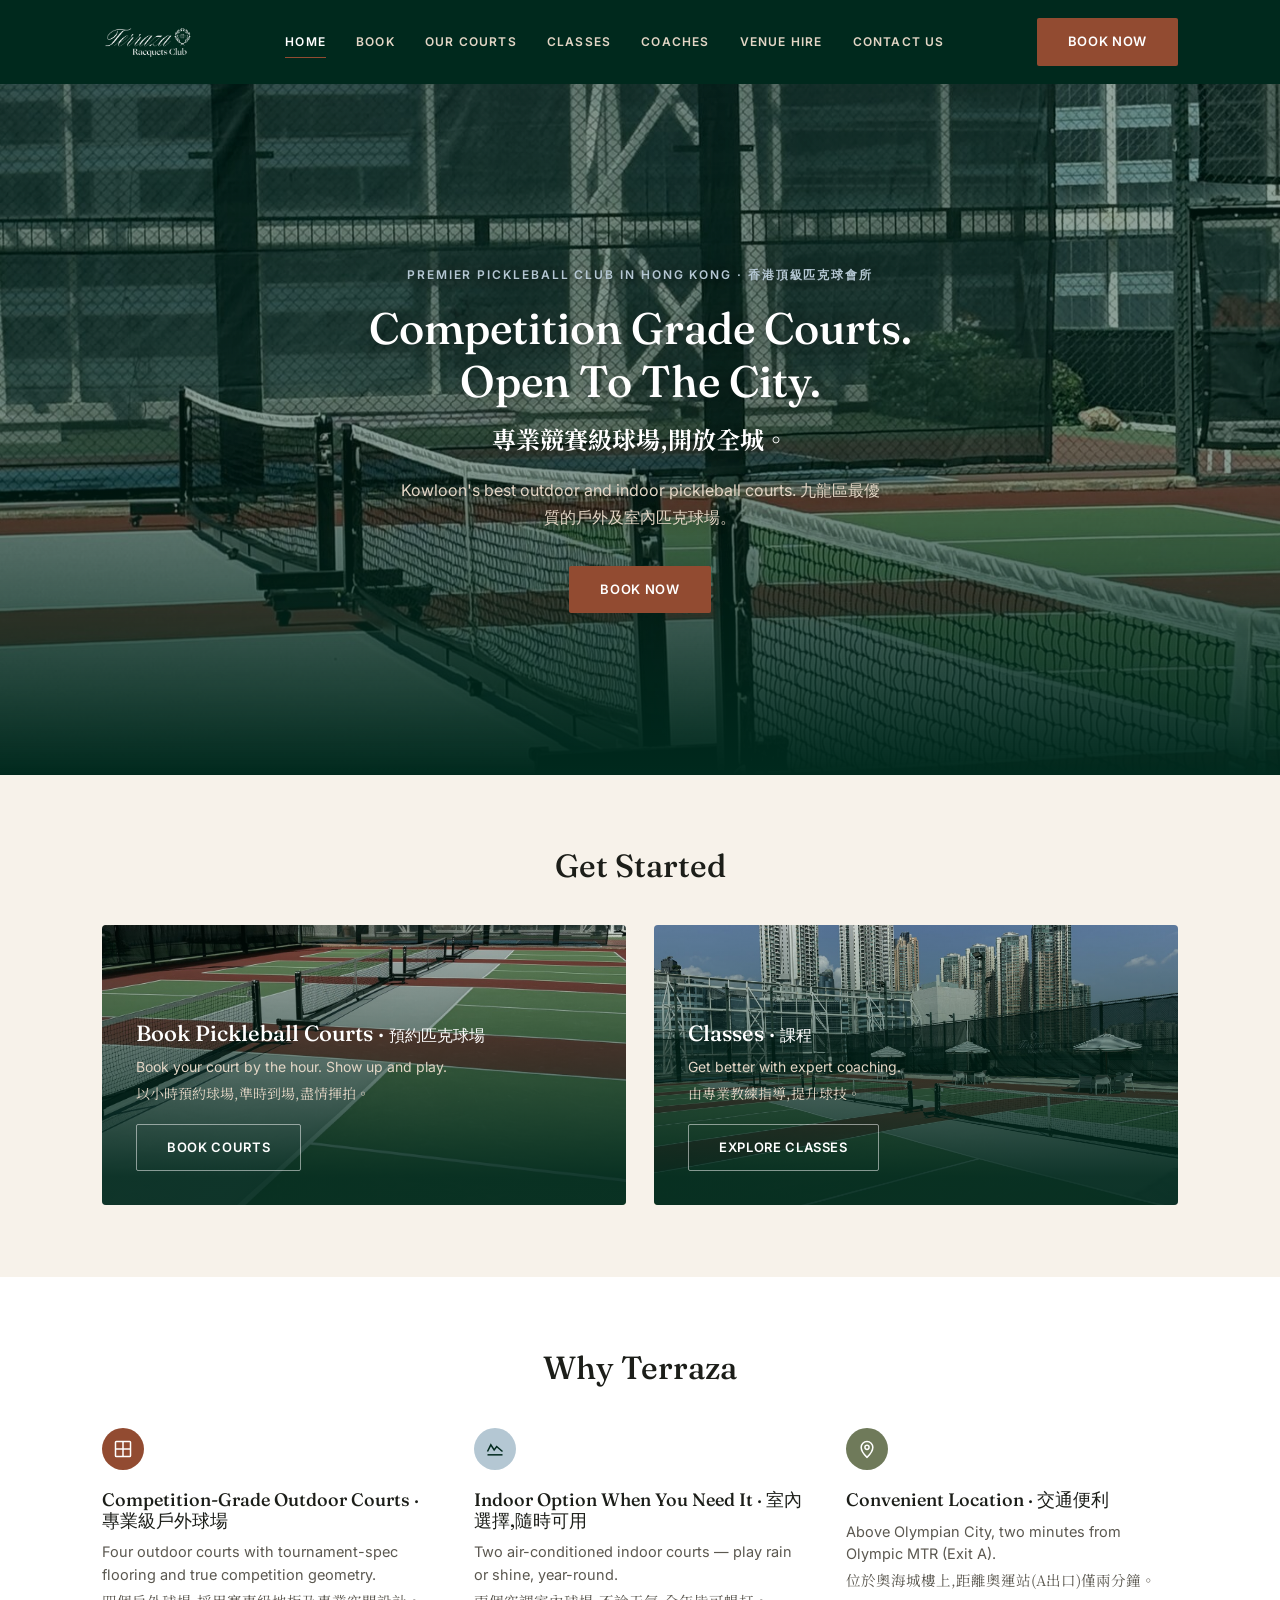
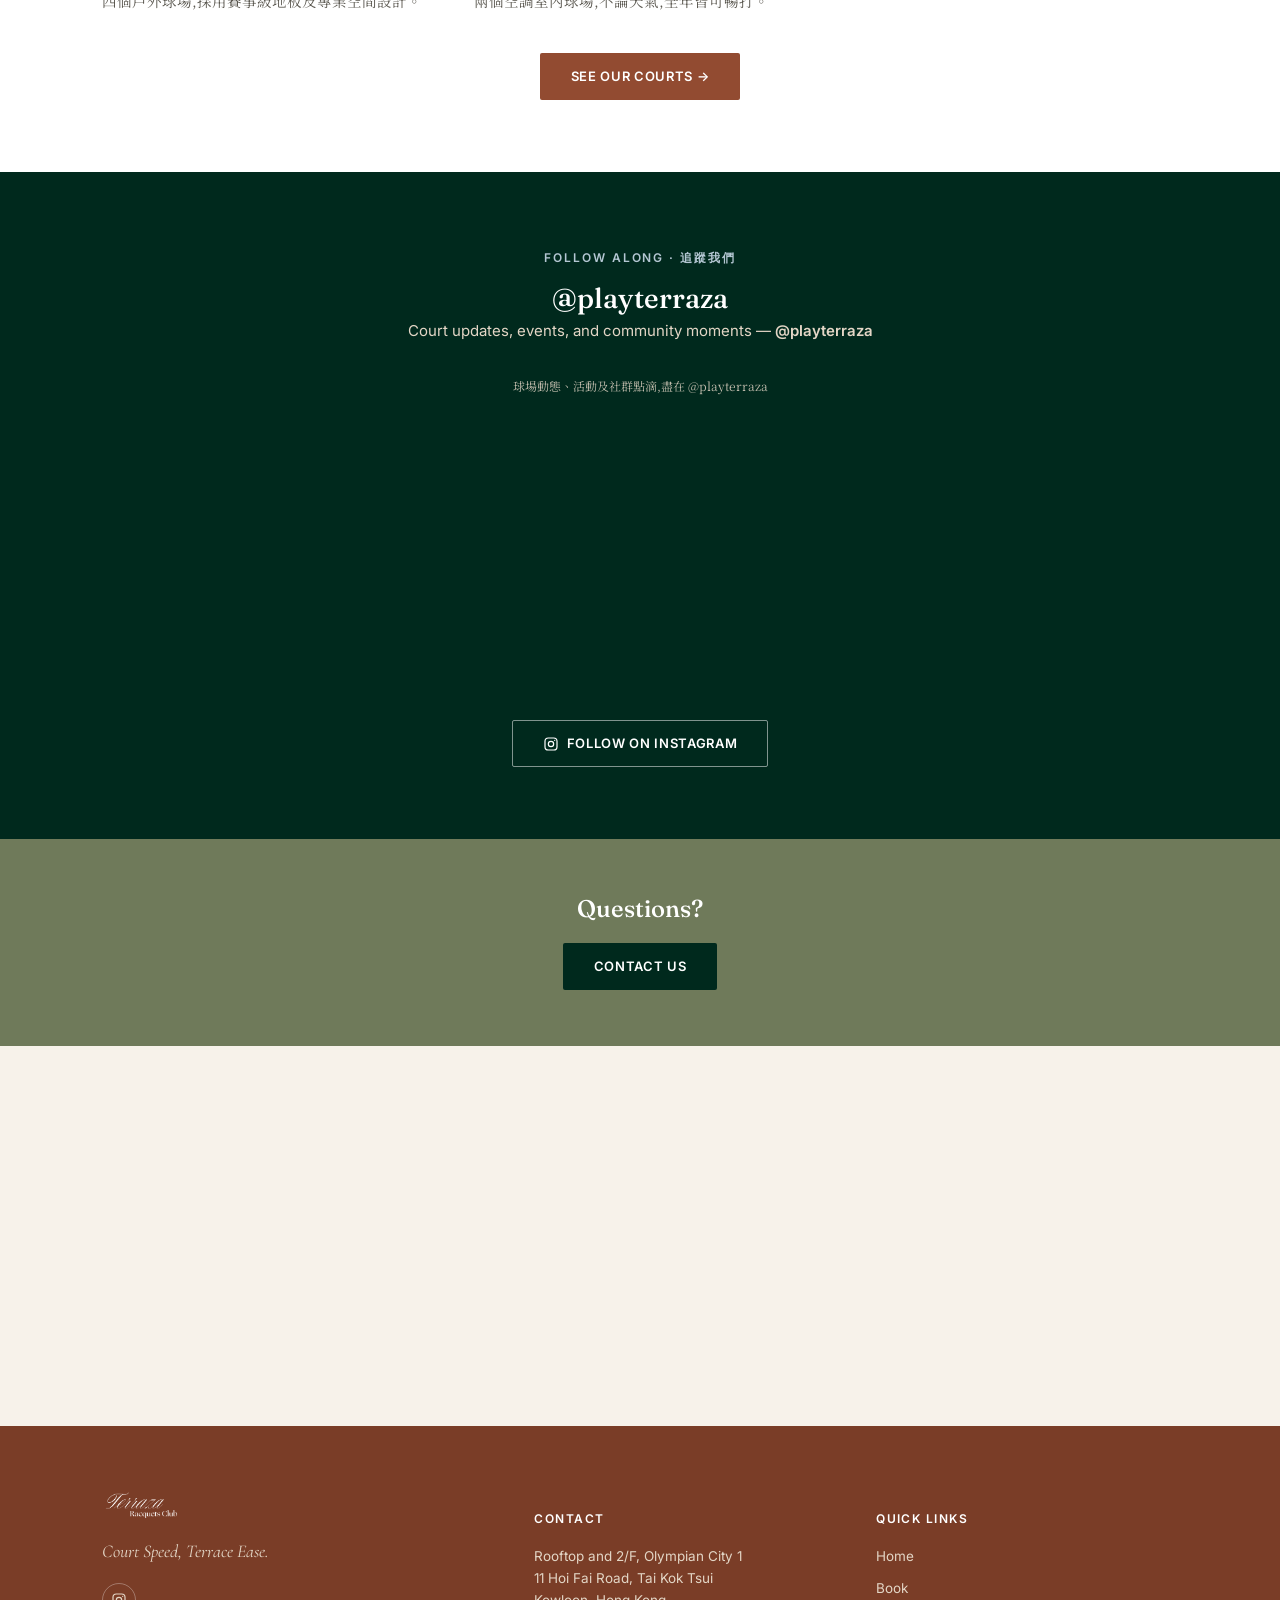
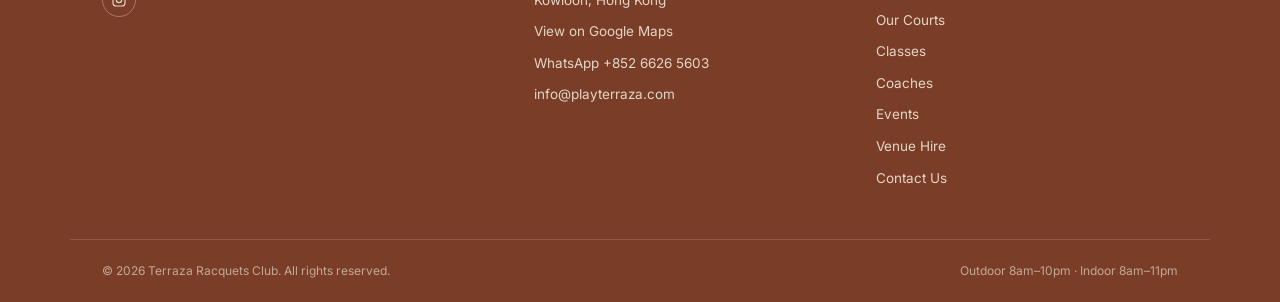
==== index.html @ b96789e1 "Initial site: Nov 2026 adult classes, Venue Hire, Events pages Co-Authored-By: Claude Sonnet 5.5 <no" ====
<!DOCTYPE html>
<html lang="en">
<head>
<meta charset="UTF-8">
<meta name="viewport" content="width=device-width, initial-scale=1.0">
<title>Pickleball Courts Hong Kong — Terraza Racquets Club, Kowloon</title>
<meta name="description" content="Terraza Racquets Club is Hong Kong's premier pickleball destination in Kowloon — 4 competition-grade outdoor courts, 2 indoor courts, coaching, leagues & corporate events.">
<link rel="canonical" href="https://playterraza.com/">
<meta property="og:type" content="website">
<meta property="og:site_name" content="Terraza Racquets Club">
<meta property="og:title" content="Pickleball Courts Hong Kong — Terraza Racquets Club, Kowloon">
<meta property="og:description" content="Hong Kong's premier pickleball destination in Kowloon — 4 competition-grade outdoor courts, 2 indoor courts, coaching, leagues & corporate events.">
<meta property="og:url" content="https://playterraza.com/">
<meta property="og:image" content="https://playterraza.com/assets/og-image.jpg">
<meta property="og:image:width" content="1200">
<meta property="og:image:height" content="630">
<meta property="og:locale" content="en_HK">
<meta name="twitter:card" content="summary_large_image">
<meta name="twitter:title" content="Pickleball Courts Hong Kong — Terraza Racquets Club, Kowloon">
<meta name="twitter:description" content="Hong Kong's premier pickleball destination in Kowloon — 4 competition-grade outdoor courts, 2 indoor courts, coaching, leagues & corporate events.">
<meta name="twitter:image" content="https://playterraza.com/assets/og-image.jpg">
<link rel="icon" href="assets/favicon.ico">
<link rel="stylesheet" href="assets/css/style.css?v=20260914">
<script type="application/ld+json">
{
  "@context": "https://schema.org",
  "@type": "SportsActivityLocation",
  "name": "Terraza Racquets Club",
  "description": "Hong Kong's premier pickleball destination in Kowloon — 4 competition-grade outdoor courts and 2 air-conditioned indoor courts.",
  "image": "https://playterraza.com/assets/og-image.jpg",
  "url": "https://playterraza.com/",
  "telephone": "+852 6626 5603",
  "email": "info@playterraza.com",
  "address": {
    "@type": "PostalAddress",
    "streetAddress": "Rooftop and 2/F, Olympian City 1, 11 Hoi Fai Road, Tai Kok Tsui",
    "addressLocality": "Kowloon",
    "addressCountry": "HK"
  },
  "geo": {
    "@type": "GeoCoordinates",
    "latitude": 22.3196283,
    "longitude": 114.1571999
  },
  "openingHoursSpecification": {
    "@type": "OpeningHoursSpecification",
    "dayOfWeek": ["Monday","Tuesday","Wednesday","Thursday","Friday","Saturday","Sunday"],
    "opens": "08:00",
    "closes": "22:00"
  },
  "sameAs": [
    "https://www.instagram.com/playterraza/",
    "https://www.facebook.com/61587215637531",
    "https://terrazaracquetsclub.playbypoint.com/"
  ]
}
</script>
</head>
<body>

<!-- ============ NAV ============ -->
<header class="site-nav">
  <div class="wrap">
    <a href="index.html" class="logo"><img src="assets/logo/TRC_Secondary_Lockup_White.png" alt="Terraza Racquets Club"></a>
    <nav>
      <ul class="nav-links" id="navLinks">
        <li><a href="index.html" class="active">Home</a></li>
        <li><a href="book.html">Book</a></li>
        <li><a href="our-courts.html">Our Courts</a></li>
        <li><a href="classes-coaches.html">Classes</a></li>
        <li><a href="coaches.html">Coaches</a></li>
        <li><a href="venue-hire.html">Venue Hire</a></li>
        <li><a href="contact.html">Contact Us</a></li>
      </ul>
    </nav>
    <div class="nav-cta">
      <a href="book.html" class="btn btn-primary">Book Now</a>
    </div>
  </div>
</header>

<!-- ============ HERO ============ -->
<section class="hero">
  <div class="hero-bg" style="background-image:url('assets/photos/outdoor-court-vertical.jpg')"></div>
  <div class="hero-overlay"></div>
  <div class="hero-content">
    <span class="eyebrow">Premier Pickleball Club in Hong Kong · 香港頂級匹克球會所</span>
    <h1>Competition Grade Courts.<br>Open To The City.</h1>
    <p class="h1-zh">專業競賽級球場,開放全城。</p>
    <p class="sub">Kowloon's best outdoor and indoor pickleball courts. 九龍區最優質的戶外及室內匹克球場。</p>
    <a href="book.html" class="btn btn-primary">Book Now</a>
  </div>
</section>

<!-- ============ WHY TERRAZA ============ -->
<section>
  <div class="wrap">
    <div class="section-head reveal">
      <h2>Get Started</h2>
    </div>
    <div class="grid-2">
      <div class="action-card reveal-zoom">
        <div class="action-card-media" style="background-image:url('assets/photos/outdoor-courts-rows-skyline.jpg')"></div>
        <div class="action-card-content">
          <h3>Book Pickleball Courts · <span class="h3-zh">預約匹克球場</span></h3>
          <p>Book your court by the hour. Show up and play.</p>
          <p class="zh p-zh" style="color:var(--stucco);">以小時預約球場,準時到場,盡情揮拍。</p>
          <a href="book.html" class="btn btn-outline">Book Courts</a>
        </div>
      </div>
      <div class="action-card reveal-zoom delay-1">
        <div class="action-card-media" style="background-image:url('assets/photos/outdoor-court-raw.jpg')"></div>
        <div class="action-card-content">
          <h3>Classes · <span class="h3-zh">課程</span></h3>
          <p>Get better with expert coaching.</p>
          <p class="zh p-zh" style="color:var(--stucco);">由專業教練指導,提升球技。</p>
          <a href="classes-coaches.html" class="btn btn-outline">Explore Classes</a>
        </div>
      </div>
    </div>
  </div>
</section>

<!-- ============ WHY TERRAZA ============ -->
<section class="section-alt">
  <div class="wrap">
    <div class="section-head reveal">
      <h2>Why Terraza</h2>
    </div>
    <div class="grid-3">
      <div class="feature-card reveal">
        <div class="feature-icon" style="background:var(--terracotta)">
          <svg viewBox="0 0 24 24" fill="none" stroke="currentColor" stroke-width="1.8"><rect x="3" y="3" width="18" height="18" rx="1"/><path d="M3 12h18M12 3v18"/></svg>
        </div>
        <h3>Competition-Grade Outdoor Courts · 專業級戶外球場</h3>
        <p>Four outdoor courts with tournament-spec flooring and true competition geometry.</p>
        <p class="zh p-zh">四個戶外球場,採用賽事級地板及專業空間設計。</p>
      </div>
      <div class="feature-card reveal delay-1">
        <div class="feature-icon" style="background:var(--azul-cielo)">
          <svg viewBox="0 0 24 24" fill="none" stroke="var(--verde-oscuro)" stroke-width="1.8"><path d="M3 15l4-8 4 6 3-4 7 6"/><path d="M3 19h18"/></svg>
        </div>
        <h3>Indoor Option When You Need It · 室內選擇,隨時可用</h3>
        <p>Two air-conditioned indoor courts — play rain or shine, year-round.</p>
        <p class="zh p-zh">兩個空調室內球場,不論天氣,全年皆可暢打。</p>
      </div>
      <div class="feature-card reveal delay-2">
        <div class="feature-icon" style="background:var(--salvia)">
          <svg viewBox="0 0 24 24" fill="none" stroke="currentColor" stroke-width="1.8"><path d="M12 22s7-6.4 7-12a7 7 0 10-14 0c0 5.6 7 12 7 12z"/><circle cx="12" cy="10" r="2.5"/></svg>
        </div>
        <h3>Convenient Location · 交通便利</h3>
        <p>Above Olympian City, two minutes from Olympic MTR (Exit A).</p>
        <p class="zh p-zh">位於奧海城樓上,距離奧運站(A出口)僅兩分鐘。</p>
      </div>
    </div>
    <div class="section-cta reveal">
      <a href="our-courts.html" class="btn btn-primary">See Our Courts →</a>
    </div>
  </div>
</section>

<!-- ============ INSTAGRAM ============ -->
<section class="social-section reveal">
  <div class="wrap">
    <span class="eyebrow">Follow Along · 追蹤我們</span>
    <h2>@playterraza</h2>
    <p class="social-handle">Court updates, events, and community moments — <a href="https://www.instagram.com/playterraza/" target="_blank" rel="noopener">@playterraza</a></p>
    <p class="social-handle zh p-zh" style="color:var(--stucco); opacity:0.85;">球場動態、活動及社群點滴,盡在 @playterraza</p>
    <div class="social-embed">
      <!-- SnapWidget -->
      <iframe src="https://snapwidget.com/embed/1128594" class="snapwidget-widget" allowtransparency="true" frameborder="0" scrolling="no" title="Posts from Instagram"></iframe>
    </div>
    <a href="https://www.instagram.com/playterraza/" class="btn btn-outline" target="_blank" rel="noopener">
      <svg class="icon-instagram" viewBox="0 0 24 24" fill="none" stroke="currentColor" stroke-width="1.8"><rect x="3" y="3" width="18" height="18" rx="5"/><circle cx="12" cy="12" r="4"/><circle cx="17.5" cy="6.5" r="1" fill="currentColor" stroke="none"/></svg>
      Follow on Instagram
    </a>
  </div>
</section>

<!-- ============ FOOTER CTA ============ -->
<section class="cta-strip reveal">
  <h2>Questions?</h2>
  <a href="https://wa.me/66265603" class="btn btn-dark" target="_blank" rel="noopener">Contact Us</a>
</section>

<!-- ============ MAP ============ -->
<div class="map-embed reveal">
  <iframe src="https://www.google.com/maps?q=Terraza+Racquets+Club,+11+Hoi+Fai+Road,+Tai+Kok+Tsui,+Hong+Kong&output=embed" loading="lazy" referrerpolicy="no-referrer-when-downgrade"></iframe>
</div>

<!-- ============ FOOTER ============ -->
<footer class="site-footer">
  <div class="wrap footer-top">
    <div class="footer-grid">
      <div>
        <div class="footer-logo"><img src="assets/logo/TRC_Logotype_White.png" alt="Terraza Racquets Club"></div>
        <p class="footer-tagline">Court Speed, Terrace Ease.</p>
        <div class="footer-social">
          <a href="https://www.instagram.com/playterraza/" target="_blank" rel="noopener" aria-label="Terraza Racquets Club on Instagram">
            <svg viewBox="0 0 24 24" fill="none" stroke-width="1.8"><rect x="3" y="3" width="18" height="18" rx="5"/><circle cx="12" cy="12" r="4"/><circle cx="17.5" cy="6.5" r="1" fill="currentColor" stroke="none"/></svg>
          </a>
        </div>
      </div>
      <div class="footer-col">
        <h5>Contact</h5>
        <p>Rooftop and 2/F, Olympian City 1<br>11 Hoi Fai Road, Tai Kok Tsui<br>Kowloon, Hong Kong</p>
        <a href="https://www.google.com/maps?cid=9215722536737875311" target="_blank" rel="noopener">View on Google Maps</a>
        <a href="https://wa.me/66265603" target="_blank" rel="noopener">WhatsApp +852 6626 5603</a>
        <a href="mailto:info@playterraza.com">info@playterraza.com</a>
      </div>
      <div class="footer-col">
        <h5>Quick Links</h5>
        <a href="index.html">Home</a>
        <a href="book.html">Book</a>
        <a href="our-courts.html">Our Courts</a>
        <a href="classes-coaches.html">Classes</a>
        <a href="coaches.html">Coaches</a>
        <a href="events.html">Events</a>
        <a href="venue-hire.html">Venue Hire</a>
        <a href="contact.html">Contact Us</a>
      </div>
    </div>
  </div>
  <div class="wrap footer-bottom">
    <span>&copy; 2026 Terraza Racquets Club. All rights reserved.</span>
    <span>Outdoor 8am–10pm · Indoor 8am–11pm</span>
  </div>
</footer>

<script src="assets/js/scroll-reveal.js?v=20260914"></script>
</body>
</html>
---- assets/css/style.css ----
/* ==========================================================================
   Terraza Racquets Club — Site Stylesheet
   Brand tokens sourced from TerrazaRacquetsClub_BrandGuidelines.pdf (Feb 2026)

   FONT NOTE: Altesse Std, Ogg Display, and Avenir are the brand's licensed
   Adobe Fonts and are NOT free web fonts. Until an Adobe Fonts kit link is
   available, this file uses close free alternatives (Fraunces, Cormorant
   Garamond, Inter). To swap in the real fonts later:
     1. Add the Adobe Fonts <link> (or self-hosted @font-face) in each
        HTML <head>, above this stylesheet.
     2. Update the three --font-* variables below to the real family names.
   No other changes are needed — every heading/body rule reads from these
   variables.
   ========================================================================== */

@import url('https://fonts.googleapis.com/css2?family=Fraunces:ital,wght@0,400;0,500;0,600;1,500&family=Cormorant+Garamond:ital@1&family=Inter:wght@400;500;600&family=Noto+Serif+TC:wght@400;600;700&display=swap');

:root {
  /* Brand colours — Verde Oscuro dropped as full-black nav/footer base;
     Limon (yellow) intentionally excluded per brand direction. */
  --verde-oscuro: #00291d;
  --verde-oscuro-light: #0d3c2c;
  --stucco: #e3d6c6;
  --azul-cielo: #b4c7d3;
  --terracotta: #924b31;
  --terracotta-dark: #7a3d27;
  --salvia: #6f7a5a;

  --bg-page: #f7f2ea;
  --bg-card: #ffffff;
  --ink: #1c1e19;
  --ink-muted: #5b5850;
  --border: #e2dccf;

  /* Typography — see FONT NOTE above */
  --font-display: 'Fraunces', Georgia, 'Times New Roman', serif;
  --font-script: 'Cormorant Garamond', Georgia, serif;
  --font-body: 'Inter', -apple-system, BlinkMacSystemFont, 'Segoe UI', sans-serif;
  /* Traditional Chinese pairing per brand guidelines (思源宋體 / Source Han
     Serif TC) — Noto Serif TC is the same jointly-developed Adobe/Google
     typeface family, freely loadable via Google Fonts. */
  --font-zh: 'Noto Serif TC', 'PMingLiU', serif;

  --container: 1140px;
}

* { box-sizing: border-box; }
html { scroll-behavior: smooth; }
body {
  margin: 0;
  font-family: var(--font-body);
  color: var(--ink);
  background: var(--bg-page);
  line-height: 1.5;
  -webkit-font-smoothing: antialiased;
}
img { max-width: 100%; display: block; }
a { color: inherit; text-decoration: none; }
.wrap { max-width: var(--container); margin: 0 auto; padding: 0 32px; }

h1, h2, h3, h4 { font-family: var(--font-display); font-weight: 500; margin: 0; color: var(--ink); line-height: 1.15; }
p { margin: 0; }

.eyebrow {
  font-family: var(--font-body);
  font-size: 12px;
  font-weight: 600;
  letter-spacing: 0.16em;
  text-transform: uppercase;
}

/* Buttons */
.btn {
  display: inline-flex;
  align-items: center;
  gap: 8px;
  padding: 13px 30px;
  font-family: var(--font-body);
  font-size: 13px;
  font-weight: 600;
  letter-spacing: 0.05em;
  text-transform: uppercase;
  border-radius: 2px;
  border: 1px solid transparent;
  cursor: pointer;
  transition: opacity 0.15s ease;
}
.btn:hover { opacity: 0.85; }
.btn-primary { background: var(--terracotta); color: #fff; }
.btn-outline { background: transparent; color: #fff; border-color: rgba(255,255,255,0.5); }
.btn-outline:hover { border-color: #fff; }
.btn-dark { background: var(--verde-oscuro); color: #fff; }

/* ============ NAV ============ */
.site-nav {
  background: var(--verde-oscuro);
  position: sticky;
  top: 0;
  z-index: 100;
}
.site-nav .wrap {
  display: flex;
  align-items: center;
  justify-content: space-between;
  height: 84px;
}
.site-nav .logo img { height: 34px; width: auto; }
.nav-links {
  display: flex;
  align-items: center;
  gap: 30px;
  list-style: none;
  margin: 0;
  padding: 0;
  font-size: 12px;
  font-weight: 600;
  letter-spacing: 0.1em;
  text-transform: uppercase;
}
.nav-links a { color: var(--stucco); padding: 8px 0; }
.nav-links a:hover, .nav-links a.active { color: #fff; }
.nav-links a.active { border-bottom: 1px solid var(--terracotta); }
.nav-links .disabled { color: rgba(227,214,198,0.35); cursor: default; }
.nav-links .disabled:hover { color: rgba(227,214,198,0.35); }
.has-dropdown { position: relative; }
.dropdown {
  display: none;
  position: absolute;
  top: 100%;
  left: 0;
  background: var(--verde-oscuro-light);
  min-width: 180px;
  padding: 10px 0;
  margin-top: 8px;
  box-shadow: 0 12px 24px rgba(0,0,0,0.25);
}
.has-dropdown:hover .dropdown { display: block; }
.dropdown a { display: block; padding: 10px 20px; text-transform: none; letter-spacing: 0.02em; font-weight: 500; }
.nav-cta { display: flex; align-items: center; gap: 24px; }

/* Mobile nav: no hamburger/toggle for now — links stay always visible and
   wrap onto their own row under the logo/CTA row instead of hiding behind
   an interaction. Simpler and can't get "stuck broken." */
@media (max-width: 900px) {
  .site-nav .wrap {
    flex-wrap: wrap;
    height: auto;
    padding-top: 14px;
    padding-bottom: 14px;
    row-gap: 12px;
  }
  .nav-links {
    order: 3;
    width: 100%;
    justify-content: center;
    flex-wrap: wrap;
    gap: 10px 22px;
  }
  .site-nav .btn { padding: 10px 18px; font-size: 11px; }
  /* Book Now button is redundant on mobile — every page already has its
     own booking CTAs, and dropping it keeps the header row tighter. */
  .nav-cta { display: none; }
  /* Logo gets its own centered row on mobile now that Book Now is gone.
     (Site-wide img reset is display:block, so justify-content is used
     instead of text-align to actually center it.) */
  .site-nav .logo { width: 100%; display: flex; justify-content: center; }
  .site-nav .logo img { height: 48px; }
}

/* ============ HERO ============ */
.hero {
  position: relative;
  background: var(--verde-oscuro);
  color: #fff;
  overflow: hidden;
}
.hero-bg {
  position: absolute;
  top: -12%; left: 0; right: 0;
  height: 124%;
  background-size: cover;
  background-position: center;
  opacity: 0.9;
  will-change: transform;
}
.hero-overlay {
  position: absolute; inset: 0;
  background: linear-gradient(180deg, rgba(0,41,29,0.35) 0%, rgba(0,41,29,0.4) 55%, var(--verde-oscuro) 100%);
}
.hero-content {
  position: relative;
  text-align: center;
  padding: 110px 32px 90px;
  max-width: 720px;
  margin: 0 auto;
}
.hero-content .eyebrow { color: var(--azul-cielo); display: block; margin-bottom: 18px; text-shadow: 0 2px 10px rgba(0,0,0,0.35); }
.hero-content h1 { color: #fff; font-size: 44px; line-height: 1.2; margin-bottom: 14px; text-shadow: 0 2px 14px rgba(0,0,0,0.4); }
.hero-content .h1-zh { color: #fff; font-family: var(--font-zh); font-weight: 700; font-size: 24px; line-height: 1.4; margin: 0 auto 22px; text-shadow: 0 2px 10px rgba(0,0,0,0.35); }
.hero-content .sub { font-size: 16px; color: var(--stucco); max-width: 480px; margin: 0 auto 34px; line-height: 1.7; text-shadow: 0 2px 10px rgba(0,0,0,0.35); }

@media (max-width: 640px) {
  .hero-content h1 { font-size: 30px; }
  .hero-content .h1-zh { font-size: 19px; }
  .hero-content { padding: 80px 24px 60px; }
}

/* Page header (non-home pages) */
.page-header {
  position: relative;
  background: var(--verde-oscuro);
  color: #fff;
  padding: 78px 32px 60px;
  text-align: center;
}
.page-header .eyebrow { color: var(--azul-cielo); display:block; margin-bottom: 12px; }
.page-header h1 { color: #fff; font-size: 38px; margin-bottom: 10px; }
.page-header .sub { color: var(--stucco); max-width: 560px; margin: 0 auto; font-size: 15px; line-height: 1.55; }

/* ============ SECTIONS ============ */
section { padding: 72px 0; }
.section-tight { padding: 52px 0; }
.section-alt { background: var(--bg-card); }
.section-center { text-align: center; }
.section-head { max-width: 620px; margin: 0 auto 40px; text-align: center; }
.section-head .eyebrow { color: var(--terracotta); display: block; margin-bottom: 12px; }
.section-head h2 { font-size: 32px; line-height: 1.2; }
.section-head p { margin-top: 12px; color: var(--ink-muted); font-size: 15px; line-height: 1.55; }
.section-cta { margin-top: 40px; text-align: center; }

/* Why Terraza — 3 col */
.grid-3 { display: grid; grid-template-columns: repeat(3, 1fr); gap: 40px; }
.feature-card { text-align: left; }
.feature-icon {
  width: 42px; height: 42px; border-radius: 50%;
  display: flex; align-items: center; justify-content: center;
  margin-bottom: 20px; color: #fff;
}
.feature-icon svg { width: 20px; height: 20px; }
.feature-card h3 { font-size: 18px; margin-bottom: 10px; }
.feature-card p { color: var(--ink-muted); font-size: 14.5px; line-height: 1.55; }

/* Get Started cards */
.grid-2 { display: grid; grid-template-columns: repeat(2, 1fr); gap: 28px; }
.action-card {
  position: relative;
  border-radius: 4px;
  overflow: hidden;
  min-height: 280px;
  display: flex;
  align-items: flex-end;
  color: #fff;
}
.action-card-media {
  position: absolute; inset: 0;
  background-size: cover;
  background-position: center;
  z-index: 0;
}
.action-card::before {
  content: "";
  position: absolute; inset: 0;
  z-index: 1;
  background: linear-gradient(180deg, rgba(0,41,29,0.15) 0%, rgba(0,41,29,0.92) 90%);
}
.action-card-content { position: relative; z-index: 2; padding: 34px; }
.action-card h3 { color: #fff; font-size: 22px; margin-bottom: 10px; }
.action-card h3 .h3-zh { font-size: 16px; font-weight: 500; }
.action-card p { color: var(--stucco); font-size: 14px; margin-bottom: 20px; }
.action-card p.zh { margin-top: -14px; }

/* Content blocks with photo (used on Our Courts) */
.split {
  display: grid;
  grid-template-columns: 1fr 1fr;
  gap: 56px;
  align-items: center;
}
.split img { border-radius: 4px; width: 100%; height: 100%; object-fit: cover; aspect-ratio: 4/3; }
.split img.coach-photo { aspect-ratio: 1/1; object-position: center 20%; }
.split.reverse .split-media { order: 2; }
/* Placeholder box for a coach photo that hasn't been supplied yet — same
   footprint as .coach-photo so layout doesn't shift once the real photo
   is dropped in. */
.coach-photo-placeholder {
  aspect-ratio: 1/1;
  width: 100%;
  border-radius: 4px;
  background: var(--bg-page);
  border: 1px dashed var(--border);
  display: flex;
  align-items: center;
  justify-content: center;
  text-align: center;
  padding: 24px;
  color: var(--ink-muted);
  font-size: 13px;
  line-height: 1.5;
}
.split h2 { font-size: 28px; margin-bottom: 12px; }
.split p { color: var(--ink-muted); font-size: 15px; line-height: 1.55; margin-bottom: 12px; }

/* Photo caption under .split-media — used for a short line that belongs
   to the photo rather than the text column (e.g. Outdoor Courts intro). */
.split-caption {
  margin-top: 14px;
  font-family: var(--font-script);
  font-style: normal;
  font-size: 15px;
  color: var(--ink);
  line-height: 1.4;
}
.split-caption .zh-cap {
  display: block;
  font-family: var(--font-zh);
  font-style: normal;
  font-size: 12px;
  line-height: 1.45;
  margin-top: 3px;
  color: var(--ink);
}

.photo-row { display: grid; grid-template-columns: repeat(3, 1fr); gap: 16px; }
.photo-row img { width: 100%; height: 100%; object-fit: cover; aspect-ratio: 4/3; border-radius: 4px; }
@media (max-width: 640px) { .photo-row { grid-template-columns: 1fr; } }

/* Photo carousel (Our Courts gallery) — square crop so mixed portrait/
   landscape source photos stay a consistent shape. Native horizontal
   scroll-snap: no JS needed, swipes smoothly on mobile. */
.carousel {
  display: flex;
  gap: 16px;
  overflow-x: auto;
  scroll-snap-type: x mandatory;
  -webkit-overflow-scrolling: touch;
  padding: 4px 32px 12px;
  margin: 0 auto;
  max-width: var(--container);
}
.carousel::-webkit-scrollbar { height: 6px; }
.carousel::-webkit-scrollbar-thumb { background: var(--border); border-radius: 3px; }
.carousel-item {
  flex: 0 0 auto;
  scroll-snap-align: start;
  width: min(46vw, 320px);
  aspect-ratio: 1/1;
  border-radius: 6px;
  overflow: hidden;
}
.carousel-item img { width: 100%; height: 100%; object-fit: cover; display: block; transition: transform 0.6s cubic-bezier(.16,1,.3,1); }
.carousel-item:hover img { transform: scale(1.06); }
@media (max-width: 640px) {
  .carousel { padding: 4px 24px 12px; }
  .carousel-item { width: min(70vw, 320px); }
}

.feature-list { display: grid; gap: 16px; margin: 6px 0 22px; }
.feature-list-item h4 { font-size: 16px; margin-bottom: 10px; }
.feature-list-item p { color: var(--ink-muted); font-size: 14.5px; line-height: 1.55; }

.bullet-list { list-style: none; padding: 0; margin: 0 0 22px; display: grid; gap: 10px; }
/* Positioned (not flex) so long items that wrap onto 2+ lines keep the
   bullet pinned top-left instead of the whole text item jumping to its
   own flex line and leaving an orphaned bullet — the bug seen on mobile
   with longer bullet text. */
.bullet-list li { position: relative; padding-left: 18px; font-size: 14.5px; color: var(--ink-muted); line-height: 1.5; }
.bullet-list li::before {
  content: "";
  position: absolute;
  left: 0; top: 7px;
  width: 6px; height: 6px; border-radius: 50%;
  background: var(--terracotta);
}
/* Bilingual bullets: Chinese translation drops to its own indented line
   under the English item. Full styling defined in the BILINGUAL section below. */

/* Numbered steps (How to Book) */
.steps { list-style: none; margin: 0; padding: 0; counter-reset: step; display: grid; gap: 18px; }
.steps li {
  counter-increment: step;
  display: flex; gap: 16px; align-items: flex-start;
  font-size: 14.5px; color: var(--ink-muted); line-height: 1.6;
}
.steps li::before {
  content: counter(step);
  flex-shrink: 0;
  width: 28px; height: 28px; border-radius: 50%;
  background: var(--verde-oscuro); color: #fff;
  font-family: var(--font-body); font-weight: 600; font-size: 13px;
  display: flex; align-items: center; justify-content: center;
}
/* Bilingual step text — English / Chinese side by side on desktop,
   stacked on mobile. Used on the "How to Book" steps. */
.step-text {
  flex: 1;
  display: grid;
  grid-template-columns: 1fr 1fr;
  gap: 4px 28px;
  align-items: baseline;
}
.step-text .step-zh {
  font-family: var(--font-zh);
  color: var(--ink-muted);
  font-size: 13.5px;
  line-height: 1.55;
}
@media (max-width: 640px) {
  .step-text { grid-template-columns: 1fr; gap: 2px; }
}

/* Booking section card */
.book-block {
  background: var(--bg-card);
  border: 1px solid var(--border);
  border-radius: 6px;
  padding: 44px;
  margin-bottom: 32px;
}
.book-block-head { display: flex; justify-content: space-between; align-items: flex-start; flex-wrap: wrap; gap: 20px; margin-bottom: 28px; }
.book-block-head h2 { font-size: 24px; margin-bottom: 8px; }
.book-block-head p { color: var(--ink-muted); font-size: 14.5px; max-width: 480px; }
.book-embed {
  border: 1px solid var(--border);
  border-radius: 4px;
  overflow: hidden;
  margin-bottom: 16px;
  background: #fafafa;
}
.book-embed iframe { width: 100%; height: 640px; border: 0; display: block; }
.book-fallback { font-size: 13px; color: var(--ink-muted); }
.book-fallback a { color: var(--terracotta); font-weight: 600; }

/* The icoofit booking widget isn't built to reflow at phone widths — squeezed
   into a ~250px iframe (book-block's own padding + .wrap's padding stacked)
   its buttons/calendar overlap and become untappable. Rather than compress
   it further, render it at a usable width and let mobile users pan/scroll
   to it horizontally; the "Book Now" / "Open in a new tab" links above and
   below remain the reliable path regardless. */
@media (max-width: 640px) {
  .book-embed {
    margin-left: -28px;
    margin-right: -28px;
    border-radius: 0;
    border-left: 0;
    border-right: 0;
    overflow-x: auto;
    -webkit-overflow-scrolling: touch;
  }
  .book-embed iframe { width: 680px; min-width: 680px; height: 820px; }
}

.class-cards { display: grid; grid-template-columns: 1fr 1fr; gap: 24px; margin-top: 24px; }
.class-card { border: 1px solid var(--border); border-radius: 4px; padding: 26px; }
.class-card h4 { font-size: 16px; margin-bottom: 8px; }
.class-card p { color: var(--ink-muted); font-size: 14px; margin-bottom: 18px; }

/* Trial class callout — single card, text + button side by side */
.trial-card {
  background: var(--bg-card); border: 1px solid var(--border); border-radius: 6px;
  padding: 26px 30px; display: flex; justify-content: space-between; align-items: center;
  gap: 24px; flex-wrap: wrap;
}
.trial-card-text h3 { font-size: 17px; margin-bottom: 6px; }
.trial-card-text p { color: var(--ink-muted); font-size: 14px; }
@media (max-width: 640px) { .trial-card { flex-direction: column; align-items: flex-start; } .trial-card > a { width: 100%; justify-content: center; } }

/* ==========================================================================
   TRACK CARDS — Classes page schedule cards (Beginner/Intermediate). Dates
   are shown as chips (not buried in a table cell) so they're easy to scan,
   and each card carries its own Sign Up button next to its own price.
   ========================================================================== */
.track-cards { display: grid; grid-template-columns: 1fr 1fr; gap: 24px; margin-top: 20px; }
.track-card { background: var(--bg-card); border: 1px solid var(--border); border-radius: 6px; padding: 28px; }
.track-card-top { display: flex; justify-content: space-between; align-items: flex-start; gap: 12px; margin-bottom: 6px; }
.track-card h3 { font-size: 19px; margin-bottom: 4px; }
.track-time { color: var(--ink-muted); font-size: 14.5px; font-weight: 500; }
.track-venue-tag {
  display: inline-block; background: var(--bg-page); border: 1px solid var(--border);
  color: var(--ink-muted); font-size: 11px; font-weight: 600; letter-spacing: 0.05em;
  text-transform: uppercase; padding: 5px 11px; border-radius: 2px; white-space: nowrap;
}
.track-dates-label {
  display: block; font-size: 11px; font-weight: 600; letter-spacing: 0.06em;
  text-transform: uppercase; color: var(--terracotta); margin: 18px 0 10px;
}
.date-chips { display: flex; flex-wrap: wrap; gap: 8px; }
.date-chip {
  background: var(--bg-page); border: 1px solid var(--border); border-radius: 20px;
  padding: 6px 14px; font-size: 13px; font-weight: 600; color: var(--ink); white-space: nowrap;
}
.track-price-row { display: flex; gap: 32px; margin: 22px 0; padding: 18px 0; border-top: 1px solid var(--border); border-bottom: 1px solid var(--border); }
.track-price-item .label { display: block; font-size: 11px; color: var(--ink-muted); text-transform: uppercase; letter-spacing: 0.05em; margin-bottom: 4px; }
.track-price-item .value { font-size: 20px; font-weight: 600; color: var(--ink); font-family: var(--font-display); }
.track-price-item .was { font-size: 12px; font-weight: 500; font-family: var(--font-body); color: var(--ink-muted); text-decoration: line-through; margin-left: 4px; }
.track-price-item { position: relative; }
.discount-tag {
  display: inline-block; margin-top: 6px; background: var(--terracotta); color: #fff;
  font-size: 10px; font-weight: 700; letter-spacing: 0.05em; text-transform: uppercase;
  padding: 3px 9px; border-radius: 999px;
}
@media (max-width: 900px) { .track-cards { grid-template-columns: 1fr; } }

/* Week-by-week curriculum — header-only visual blocks (no description
   copy) so it reads as quick reference, not another wall of text. */
.week-grid { display: grid; grid-template-columns: repeat(4, 1fr); gap: 14px; }
.week-block { background: var(--bg-card); border: 1px solid var(--border); border-radius: 6px; padding: 22px 16px; text-align: center; }
.week-block .week-num {
  display: inline-flex; align-items: center; justify-content: center;
  width: 26px; height: 26px; border-radius: 50%; background: var(--verde-oscuro); color: #fff;
  font-family: var(--font-body); font-size: 12px; font-weight: 600; margin-bottom: 12px;
}
.week-block h4 { font-size: 14px; line-height: 1.35; margin-bottom: 4px; }
.week-block .zh { font-size: 11.5px; }
@media (max-width: 900px) { .week-grid { grid-template-columns: repeat(2, 1fr); } }

/* Social / Instagram */
.social-section { background: var(--verde-oscuro); color: #fff; text-align: center; }
.social-section .eyebrow { color: var(--azul-cielo); }
.social-section h2 { color: #fff; font-size: 28px; margin: 14px 0 6px; }
.social-handle { color: var(--stucco); font-size: 15px; margin-bottom: 34px; }
.social-handle a { color: var(--stucco); font-weight: 600; }
.social-handle a:hover { color: #fff; }
.social-grid {
  display: grid;
  grid-template-columns: repeat(5, 1fr);
  gap: 4px;
  margin-bottom: 36px;
}
.social-tile { position: relative; aspect-ratio: 1/1; overflow: hidden; display: block; }
.social-tile img { width: 100%; height: 100%; object-fit: cover; transition: transform 0.3s ease; }
.social-tile:hover img { transform: scale(1.06); }
.social-tile::after {
  content: "";
  position: absolute; inset: 0;
  background: rgba(0,41,29,0.15);
  opacity: 0;
  transition: opacity 0.2s ease;
}
.social-tile:hover::after { opacity: 1; }

.social-embed { max-width: 1020px; margin: 0 auto 36px; }
.social-embed iframe { width: 100%; height: 255px; display: block; }
.icon-instagram { width: 16px; height: 16px; }

@media (max-width: 640px) {
  .social-grid { grid-template-columns: repeat(3, 1fr); }
}

/* Footer social row */
.footer-social { display: flex; gap: 14px; margin-top: 18px; }
.footer-social a {
  width: 34px; height: 34px; border-radius: 50%;
  border: 1px solid rgba(255,255,255,0.3);
  display: flex; align-items: center; justify-content: center;
  margin-bottom: 0;
}
.footer-social a:hover { border-color: #fff; }
.footer-social svg { width: 16px; height: 16px; stroke: var(--stucco); }
.footer-social a:hover svg { stroke: #fff; }

/* Footer CTA strip */
.cta-strip {
  background: var(--salvia);
  color: #fff;
  text-align: center;
  padding: 56px 32px;
}
.cta-strip h2 { color: #fff; font-size: 24px; margin-bottom: 20px; }

/* Map */
.map-embed iframe { width: 100%; height: 380px; border: 0; display: block; filter: grayscale(0.15); }

/* ============ FOOTER ============ */
.site-footer { background: var(--terracotta-dark); color: var(--stucco); }
.footer-top { padding-top: 64px; padding-bottom: 40px; }
.footer-grid { display: grid; grid-template-columns: 1.3fr 1fr 1fr; gap: 40px; }
.footer-logo img { height: 30px; margin-bottom: 18px; }
.footer-tagline { font-family: var(--font-script); font-style: italic; font-size: 18px; color: var(--stucco); }
.footer-col h5 {
  font-family: var(--font-body); font-size: 12px; font-weight: 600;
  letter-spacing: 0.12em; text-transform: uppercase; color: #fff;
  margin-bottom: 18px;
}
.footer-col p, .footer-col a { display: block; font-size: 13.5px; color: var(--stucco); margin-bottom: 10px; line-height: 1.6; }
.footer-col a:hover { color: #fff; }
.footer-bottom {
  border-top: 1px solid rgba(255,255,255,0.15);
  padding-top: 22px;
  padding-bottom: 22px;
  font-size: 12px;
  color: rgba(227,214,198,0.7);
  display: flex; justify-content: space-between; flex-wrap: wrap; gap: 10px;
}

@media (max-width: 900px) {
  .grid-3, .grid-2, .split, .footer-grid, .class-cards { grid-template-columns: 1fr; }
  .split-media { order: -1 !important; }
  section { padding: 60px 0; }
  .book-block { padding: 28px; }
}

/* ==========================================================================
   SCROLL REVEAL — cinematic entrance transitions
   .reveal      = subtle fade + rise (text blocks, cards, section heads)
   .reveal-zoom = cinematic zoom + fade (photo blocks: .split-media, .action-card)
   Add .delay-1 / .delay-2 / .delay-3 to stagger siblings (e.g. grid cards).
   Toggled by assets/js/scroll-reveal.js via IntersectionObserver.
   ========================================================================== */
.reveal {
  opacity: 0;
  transform: translateY(32px);
  transition: opacity 0.8s cubic-bezier(.16,1,.3,1), transform 0.8s cubic-bezier(.16,1,.3,1);
}
.reveal.is-visible { opacity: 1; transform: translateY(0); }
.reveal.delay-1 { transition-delay: 0.12s; }
.reveal.delay-2 { transition-delay: 0.24s; }
.reveal.delay-3 { transition-delay: 0.36s; }

.reveal-zoom { opacity: 0; transition: opacity 0.9s ease; }
.reveal-zoom.is-visible { opacity: 1; }
.reveal-zoom img,
.reveal-zoom .action-card-media {
  transform: scale(1.18);
  transition: transform 1.4s cubic-bezier(.16,1,.3,1);
}
.reveal-zoom.is-visible img,
.reveal-zoom.is-visible .action-card-media {
  transform: scale(1);
  /* Once the entrance animation finishes, hand off to a snappier speed so
     the hover-zoom below (and any other post-reveal transform) doesn't
     inherit the slow 1.4s cinematic entrance timing. */
  transition: transform 0.6s cubic-bezier(.16,1,.3,1);
}
.reveal-zoom.delay-1 { transition-delay: 0.1s; }
.reveal-zoom.delay-1 img,
.reveal-zoom.delay-1 .action-card-media { transition-delay: 0.1s; }

/* Hover zoom on the "Get Started" photo cards (Book Pickleball Courts /
   Classes). Media is clipped by .action-card's overflow:hidden, so the
   scaled-up image stays contained within the card on hover. */
.action-card:hover .action-card-media {
  transform: scale(1.06);
  transition: transform 0.6s cubic-bezier(.16,1,.3,1);
}

@media (prefers-reduced-motion: reduce) {
  .reveal, .reveal-zoom, .reveal-zoom img, .reveal-zoom .action-card-media, .hero-bg {
    transition: none !important;
    opacity: 1 !important;
    transform: none !important;
  }
}

/* ==========================================================================
   BILINGUAL (EN / 繁體中文)
   Two patterns:
   1. Same-line pairs — "English · 中文" typed as one string inside a
      single element (eyebrow labels, h4 sub-headers). Both languages
      inherit that element's own color/font — no separate span needed.
      This matches the pattern already used on contact.html (e.g. "Our
      Address · 地址", "Operating Hours · 營業時間").
   2. Stacked pairs — Chinese sits directly beneath English, smaller and
      muted, in Noto Serif TC. Used for paragraph copy and bullet items.
      Headings (h1/h2) intentionally carry no Chinese line — English only.
   ========================================================================== */
.zh {
  font-family: var(--font-zh);
  color: var(--ink-muted);
  font-weight: 400;
}

/* --- Stacked pairs (paragraphs, bullets) --- */
.p-zh {
  font-size: 12px;
  line-height: 1.5;
  margin-top: 4px;
}
.page-header .sub.p-zh { color: var(--stucco); opacity: 0.8; margin-top: 6px; }
.feature-list-item .p-zh { margin-top: 3px; margin-bottom: 0; }
.bullet-list li .zh-inline {
  display: block;
  font-family: var(--font-zh);
  color: var(--ink-muted);
  font-size: 11.5px;
  line-height: 1.4;
  opacity: 0.85;
  margin-top: 3px;
}

/* ==========================================================================
   PRICING TABLES — used on Classes (schedules), Coaches (tier menu), and
   Events (session/court breakdown). One shared table look, reused everywhere.
   ========================================================================== */
.pricing-table { width: 100%; border-collapse: collapse; background: var(--bg-card); border-radius: 4px; overflow: hidden; }
.pricing-table th, .pricing-table td { padding: 14px 18px; text-align: left; font-size: 13.5px; border-bottom: 1px solid var(--border); }
.pricing-table th {
  background: var(--verde-oscuro); color: #fff; font-family: var(--font-body);
  font-weight: 600; font-size: 11.5px; text-transform: uppercase; letter-spacing: 0.06em;
  white-space: nowrap;
}
.pricing-table td { color: var(--ink-muted); }
.pricing-table tbody tr:last-child td { border-bottom: 0; }
.pricing-table tbody tr:nth-child(even) { background: var(--bg-page); }

/* Coaches page: 3-column tier cards, each with its own mini pricing table */
.pricing-tiers { display: grid; grid-template-columns: repeat(3, 1fr); gap: 24px; margin-top: 32px; }
.pricing-tier-card { background: var(--bg-card); border: 1px solid var(--border); border-radius: 6px; overflow: hidden; }
.pricing-tier-head { background: var(--verde-oscuro); color: #fff; padding: 22px 24px; }
.pricing-tier-head h3 { color: #fff; font-size: 19px; margin-bottom: 6px; }
.pricing-tier-head p { color: var(--azul-cielo); font-size: 13px; }
.pricing-table-tier td:last-child { text-align: right; color: var(--ink); font-weight: 500; }
@media (max-width: 900px) { .pricing-tiers { grid-template-columns: 1fr; } }

/* ==========================================================================
   EVENT CARDS — Events page (upcoming + past). Past events reuse the same
   card, muted, so a future event just moves from one section to the other.
   ========================================================================== */
.event-card { background: var(--bg-card); border: 1px solid var(--border); border-radius: 6px; padding: 40px; margin-top: 28px; }
.event-card-head { display: flex; justify-content: space-between; align-items: flex-start; flex-wrap: wrap; gap: 20px; margin-bottom: 8px; }
.event-tag {
  display: inline-block; background: var(--terracotta); color: #fff;
  font-size: 11.5px; font-weight: 600; letter-spacing: 0.06em; text-transform: uppercase;
  padding: 5px 12px; border-radius: 2px; margin-bottom: 12px;
}
.event-card h3 { font-size: 26px; margin-bottom: 6px; }
.event-subtitle { color: var(--ink-muted); font-size: 15px; }
.event-meta-grid { display: grid; grid-template-columns: repeat(3, 1fr); gap: 20px; margin-top: 28px; padding-top: 24px; border-top: 1px solid var(--border); }
.event-meta-item p { margin-top: 8px; font-size: 14px; color: var(--ink-muted); line-height: 1.5; }
.event-card-footer { margin-top: 28px; padding-top: 24px; border-top: 1px solid var(--border); }
.event-card-past { text-align: center; padding: 32px 40px; opacity: 0.75; }
@media (max-width: 900px) {
  .event-meta-grid { grid-template-columns: 1fr; }
  .event-card { padding: 28px; }
}
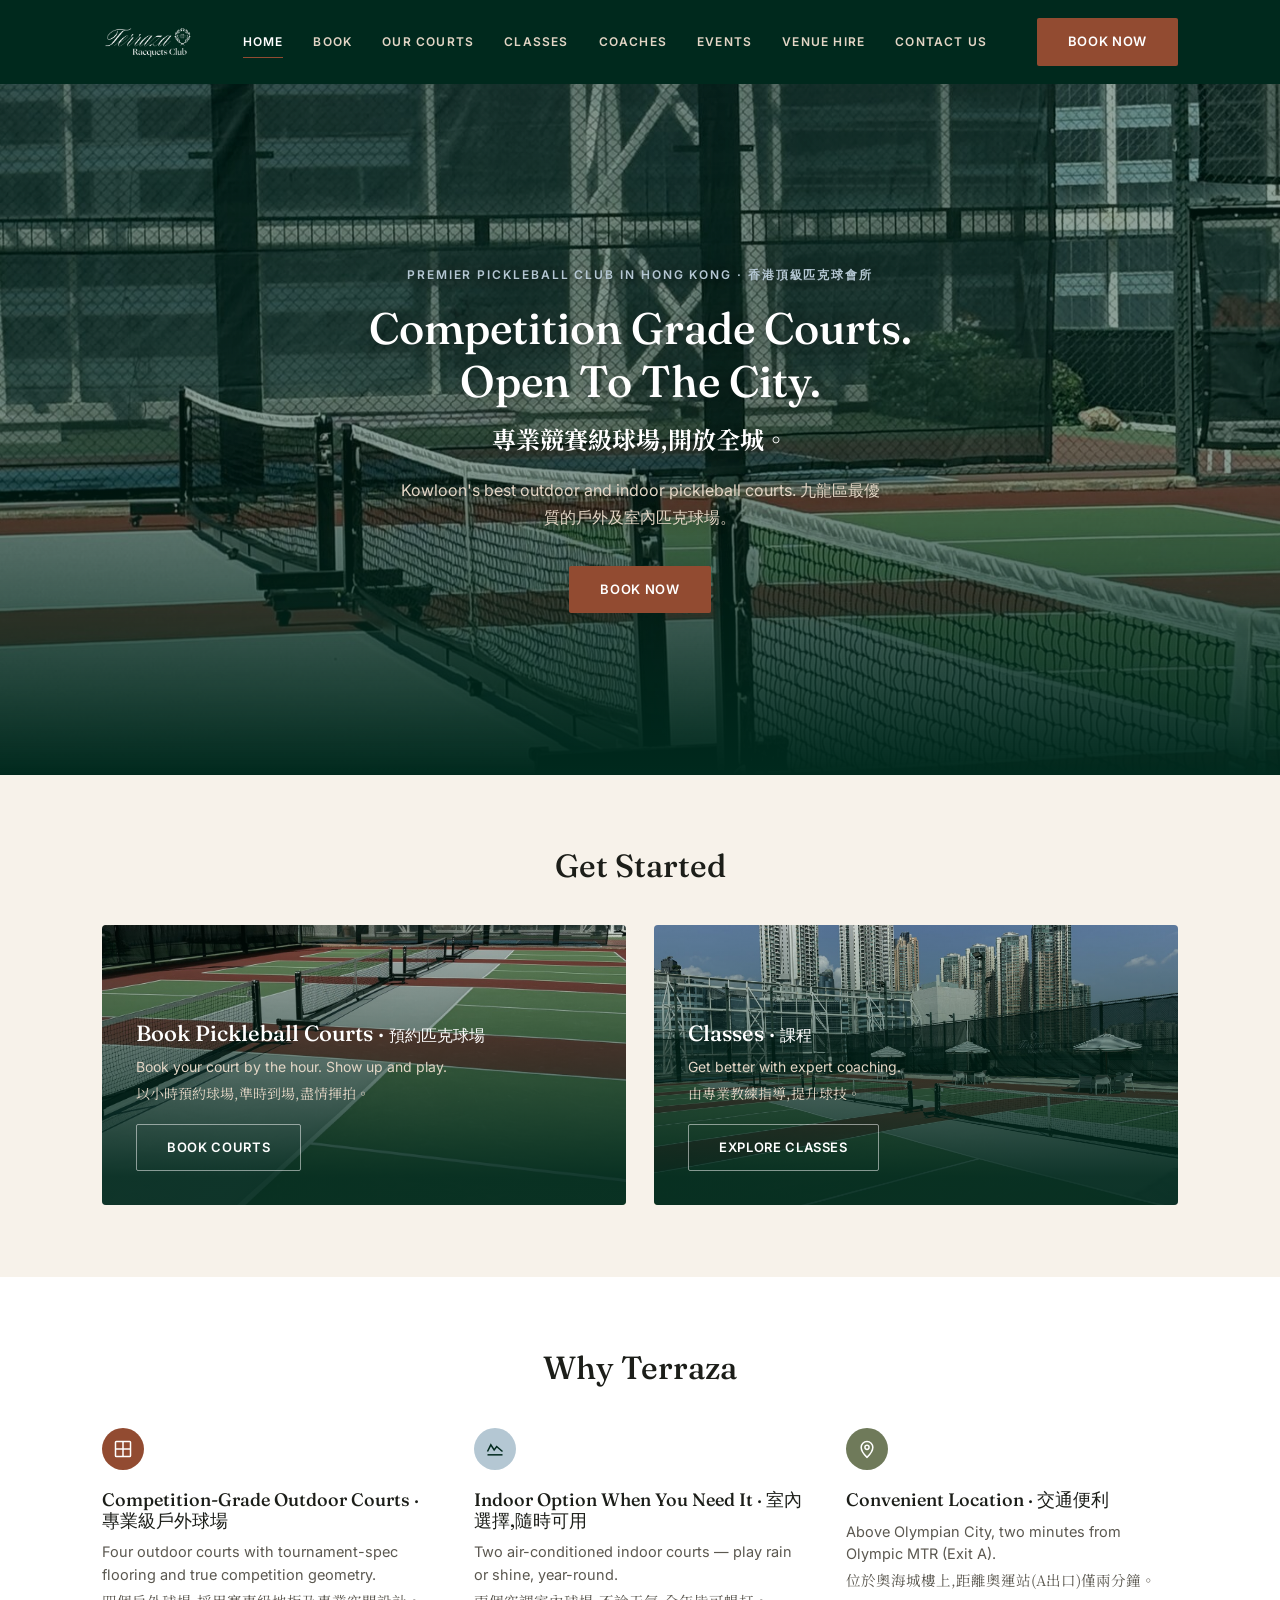
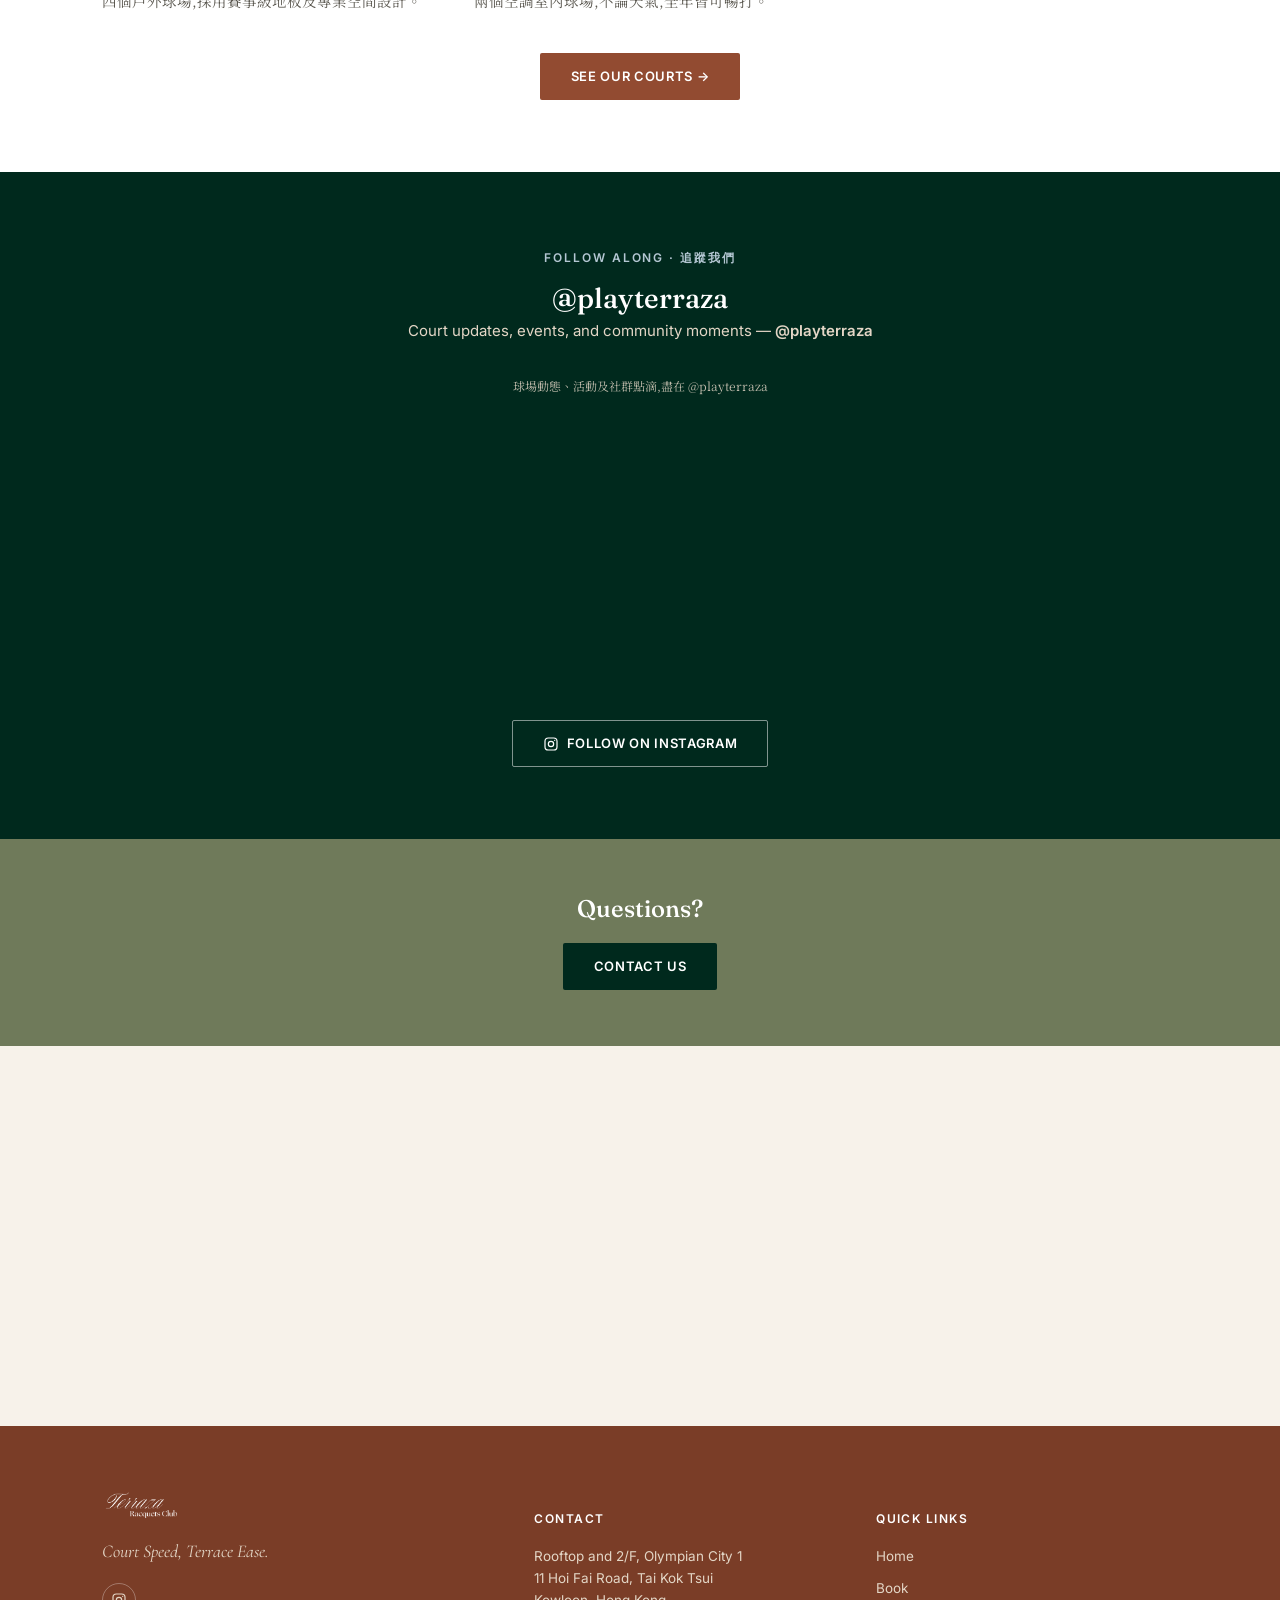
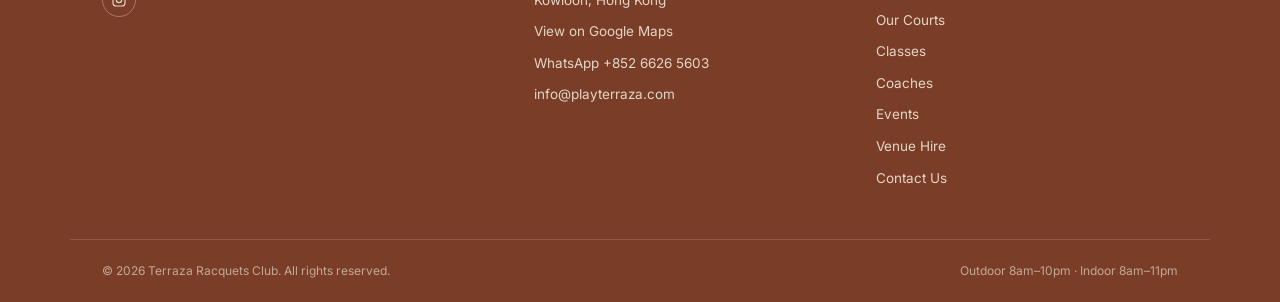
==== commit 57876174: "Add Events to main menu and mobile hamburger menu Hamburger only activates when assets/js/nav.js loa" ====
--- a/index.html
+++ b/index.html
@@ -62,6 +62,7 @@
 <header class="site-nav">
   <div class="wrap">
     <a href="index.html" class="logo"><img src="assets/logo/TRC_Secondary_Lockup_White.png" alt="Terraza Racquets Club"></a>
+    <button class="nav-toggle" id="navToggle" type="button" aria-label="Open menu" aria-expanded="false" aria-controls="navLinks"><span></span><span></span><span></span></button>
     <nav>
       <ul class="nav-links" id="navLinks">
         <li><a href="index.html" class="active">Home</a></li>
@@ -69,6 +70,7 @@
         <li><a href="our-courts.html">Our Courts</a></li>
         <li><a href="classes-coaches.html">Classes</a></li>
         <li><a href="coaches.html">Coaches</a></li>
+        <li><a href="events.html">Events</a></li>
         <li><a href="venue-hire.html">Venue Hire</a></li>
         <li><a href="contact.html">Contact Us</a></li>
       </ul>
@@ -180,7 +182,7 @@
 <!-- ============ FOOTER CTA ============ -->
 <section class="cta-strip reveal">
   <h2>Questions?</h2>
-  <a href="https://wa.me/66265603" class="btn btn-dark" target="_blank" rel="noopener">Contact Us</a>
+  <a href="https://wa.me/85266265603" class="btn btn-dark" target="_blank" rel="noopener">Contact Us</a>
 </section>
 
 <!-- ============ MAP ============ -->
@@ -205,7 +207,7 @@
         <h5>Contact</h5>
         <p>Rooftop and 2/F, Olympian City 1<br>11 Hoi Fai Road, Tai Kok Tsui<br>Kowloon, Hong Kong</p>
         <a href="https://www.google.com/maps?cid=9215722536737875311" target="_blank" rel="noopener">View on Google Maps</a>
-        <a href="https://wa.me/66265603" target="_blank" rel="noopener">WhatsApp +852 6626 5603</a>
+        <a href="https://wa.me/85266265603" target="_blank" rel="noopener">WhatsApp +852 6626 5603</a>
         <a href="mailto:info@playterraza.com">info@playterraza.com</a>
       </div>
       <div class="footer-col">
@@ -227,6 +229,9 @@
   </div>
 </footer>
 
+<script src="assets/js/nav.js?v=20261106"></script>
 <script src="assets/js/scroll-reveal.js?v=20260914"></script>
 </body>
 </html>
+
+<!-- auto-deploy test 2026-11-04 -->
--- a/assets/css/style.css
+++ b/assets/css/style.css
@@ -167,6 +167,31 @@
   .site-nav .logo img { height: 48px; }
 }
 
+/* Hamburger menu (mobile). Hidden by default and only used when assets/js/nav.js
+   has loaded and added the .nav-js class, so a script failure can never hide the menu. */
+.nav-toggle { display: none; }
+@media (max-width: 1100px) {
+  .nav-js .nav-cta { display: none; }
+  .nav-js .site-nav .wrap { height: auto; min-height: 68px; padding-top: 0; padding-bottom: 0; row-gap: 0; flex-wrap: wrap; }
+  .nav-js .site-nav .logo { width: auto; justify-content: flex-start; }
+  .nav-js .site-nav .logo img { height: 38px; }
+  .nav-js .nav-toggle {
+    display: flex; flex-direction: column; justify-content: center; gap: 5px;
+    width: 44px; height: 44px; padding: 11px; margin-right: -11px;
+    background: none; border: 0; cursor: pointer;
+  }
+  .nav-js .nav-toggle span { display: block; height: 2px; background: var(--stucco); border-radius: 2px; transition: transform .2s, opacity .2s; }
+  .nav-js .nav-open .nav-toggle span:nth-child(1) { transform: translateY(7px) rotate(45deg); }
+  .nav-js .nav-open .nav-toggle span:nth-child(2) { opacity: 0; }
+  .nav-js .nav-open .nav-toggle span:nth-child(3) { transform: translateY(-7px) rotate(-45deg); }
+  .nav-js .site-nav nav { order: 3; width: 100%; display: none; }
+  .nav-js .site-nav.nav-open nav { display: block; padding-bottom: 12px; }
+  .nav-js .nav-links { flex-direction: column; align-items: stretch; justify-content: flex-start; flex-wrap: nowrap; gap: 0; font-size: 13px; letter-spacing: 0.08em; border-top: 1px solid rgba(227,214,198,0.18); }
+  .nav-js .nav-links li { border-bottom: 1px solid rgba(227,214,198,0.1); }
+  .nav-js .nav-links a { display: block; padding: 15px 4px; }
+  .nav-js .nav-links a.active { border-bottom: 0; color: #fff; box-shadow: inset 3px 0 0 var(--terracotta); padding-left: 14px; }
+}
+
 /* ============ HERO ============ */
 .hero {
   position: relative;
